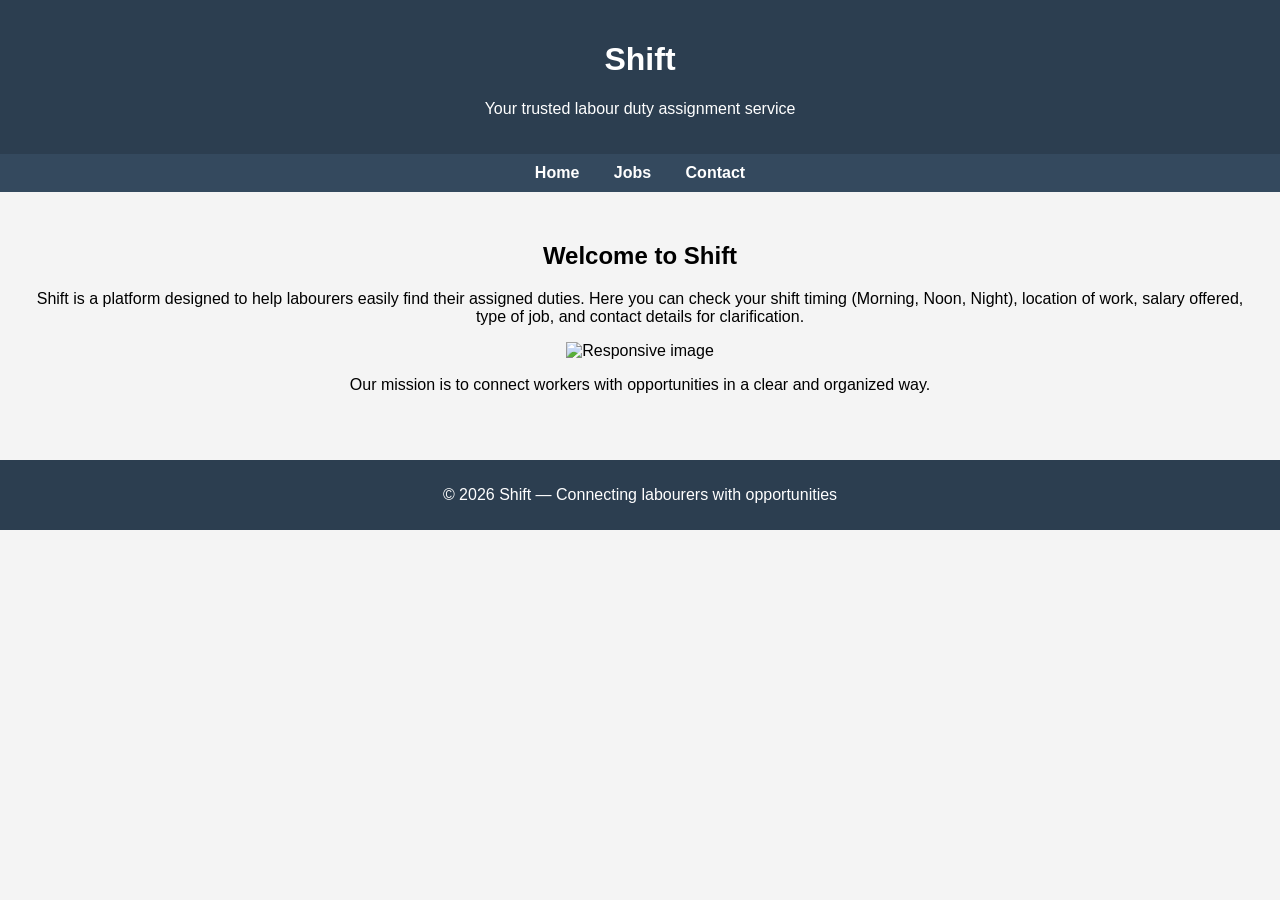
==== index.html @ f031a658 "Update index.html" ====
<!DOCTYPE html>
<html lang="en">
<head>
  <meta charset="UTF-8">
  <meta name="viewport" content="width=device-width, initial-scale=1.0">
  <title>Shift - Home</title>
  <style>
    body { font-family: Arial, sans-serif; background: #f4f4f4; margin: 0; padding: 0; }
    header { background: #2c3e50; color: #fff; padding: 20px; text-align: center; }
    nav { background: #34495e; padding: 10px; text-align: center; }
    nav a { color: #fff; margin: 0 15px; text-decoration: none; font-weight: bold; }
    .intro { padding: 30px; text-align: center; }
    footer { background: #2c3e50; color: #fff; text-align: center; padding: 10px; margin-top: 20px; }
  </style>
</head>
<body>
  <header>
    <h1>Shift</h1>
    <p>Your trusted labour duty assignment service</p>
  </header>

  <nav>
    <a href="index.html">Home</a>
    <a href="jobs.html">Jobs</a>
    <a href="contact.html">Contact</a>
  </nav>

  <div class="intro">
    <h2>Welcome to Shift</h2>
    <p>Shift is a platform designed to help labourers easily find their assigned duties. 
       Here you can check your shift timing (Morning, Noon, Night), location of work, salary offered, 
       type of job, and contact details for clarification.</p><img src="img.jpg" 
     srcset="image-small.jpg 480w, image-medium.jpg 768w, image-large.jpg 1200w" 
     sizes="(max-width: 768px) 80vw, 100vw" 
     alt="Responsive image">
    <p>Our mission is to connect workers with opportunities in a clear and organized way.</p>
  </div>

  <footer>
    <p>© 2026 Shift — Connecting labourers with opportunities</p>
  </footer>
</body>
</html>
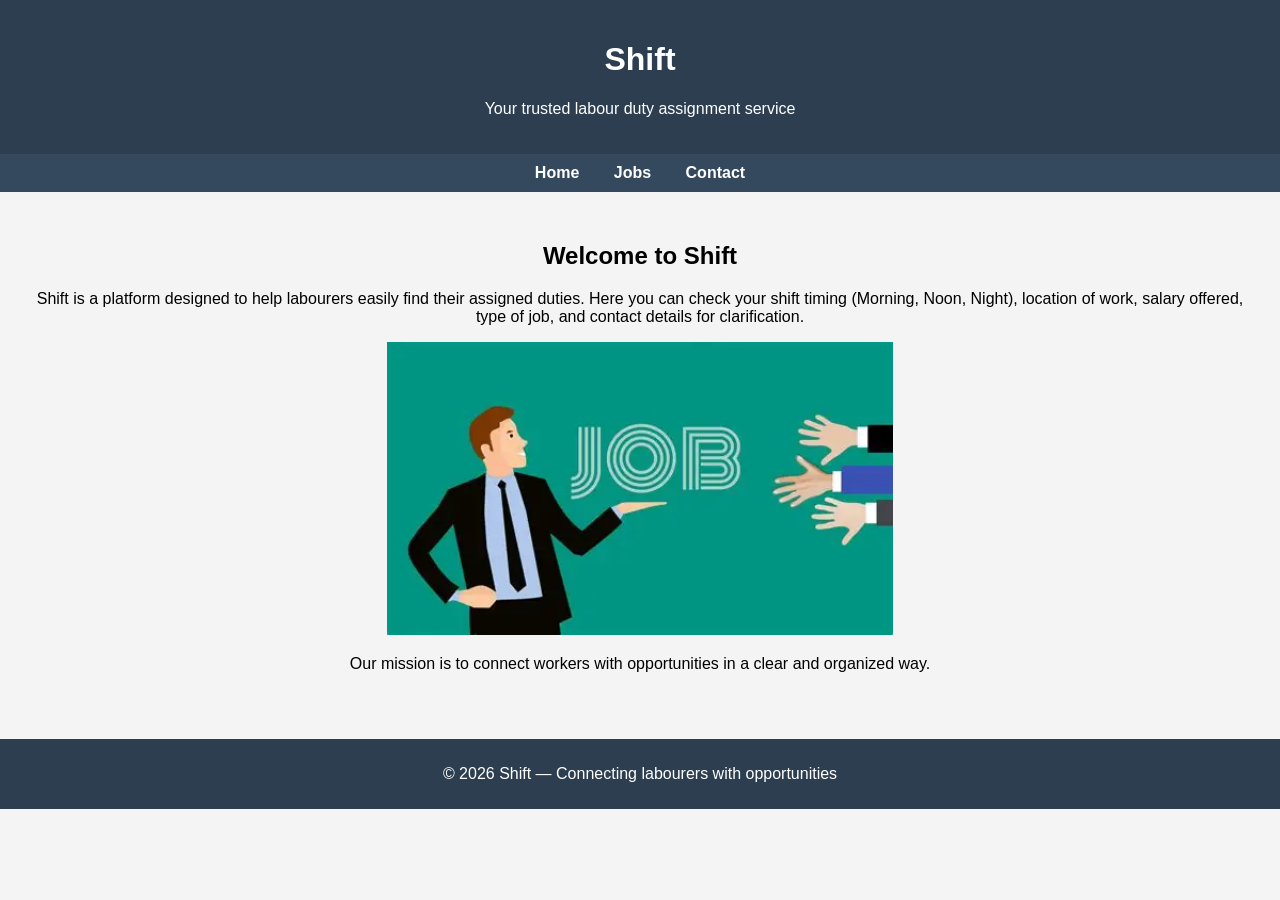
==== commit b37540ca: "Fix HTML encoding issues in index.html" ====
--- a/index.html
+++ b/index.html
@@ -30,7 +30,7 @@
     <p>Shift is a platform designed to help labourers easily find their assigned duties. 
        Here you can check your shift timing (Morning, Noon, Night), location of work, salary offered, 
        type of job, and contact details for clarification.</p><img src="img.jpg" 
-     srcset="image-small.jpg 480w, image-medium.jpg 768w, image-large.jpg 1200w" 
+     srcset="img.jpg 480w, img.jpg 768w, img.jpg 1200w" 
      sizes="(max-width: 768px) 80vw, 100vw" 
      alt="Responsive image">
     <p>Our mission is to connect workers with opportunities in a clear and organized way.</p>
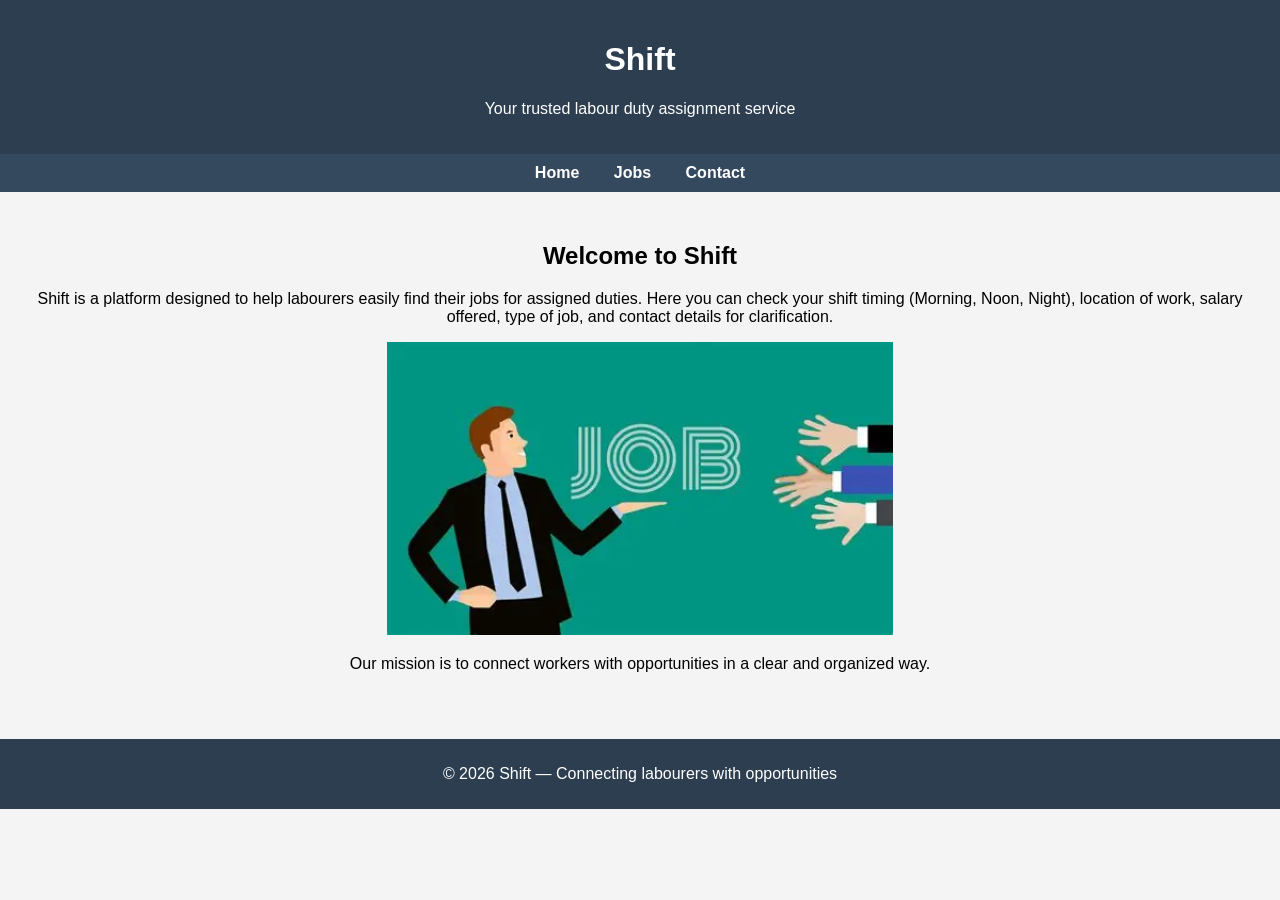
==== commit 8c88ec6f: "Revise introduction text for clarity Updated the introduction text to clarify job finding." ====
--- a/index.html
+++ b/index.html
@@ -27,7 +27,7 @@
 
   <div class="intro">
     <h2>Welcome to Shift</h2>
-    <p>Shift is a platform designed to help labourers easily find their assigned duties. 
+    <p>Shift is a platform designed to help labourers easily find their jobs for assigned duties. 
        Here you can check your shift timing (Morning, Noon, Night), location of work, salary offered, 
        type of job, and contact details for clarification.</p><img src="img.jpg" 
      srcset="img.jpg 480w, img.jpg 768w, img.jpg 1200w" 
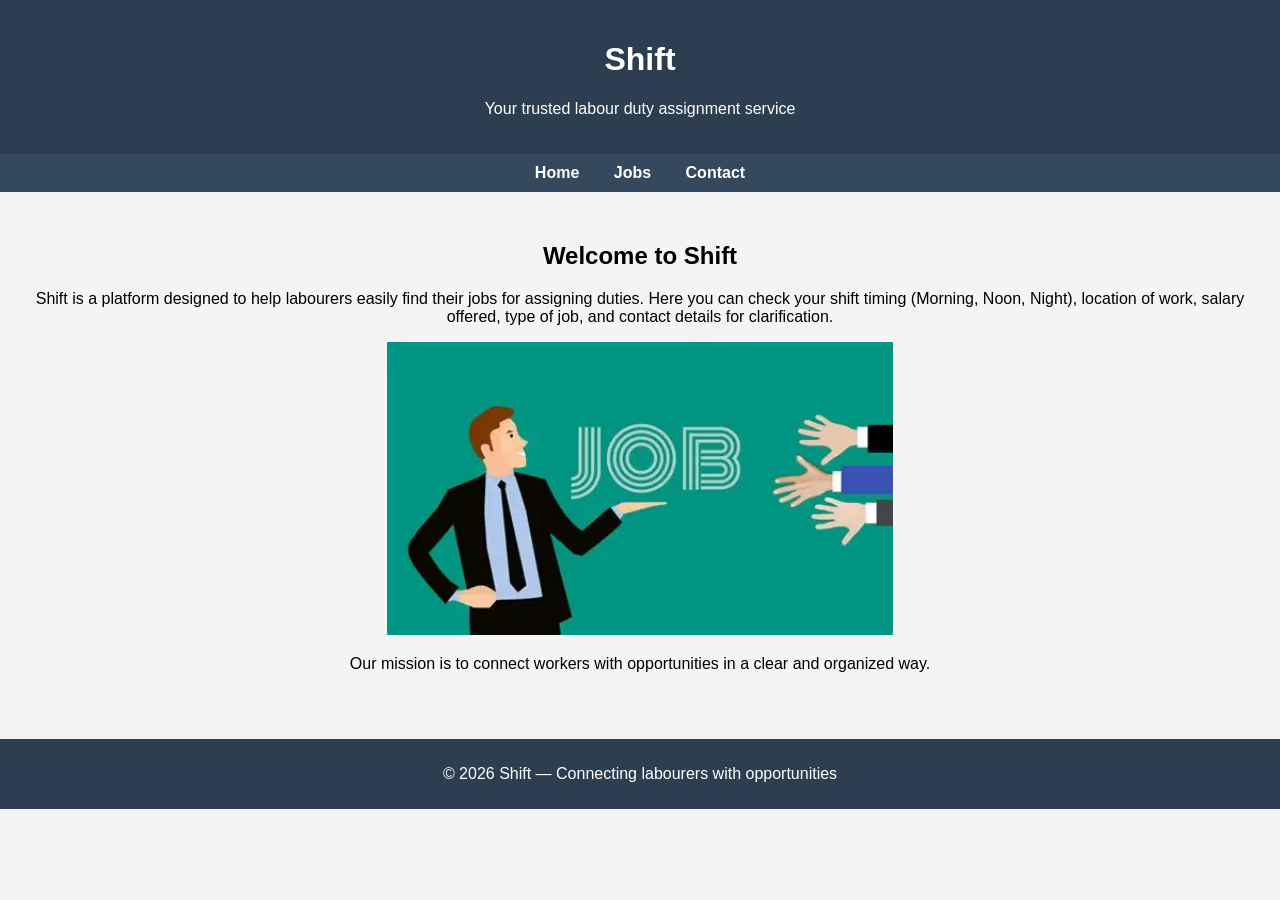
==== commit 6af2f3e7: "Update index.html" ====
--- a/index.html
+++ b/index.html
@@ -27,7 +27,7 @@
 
   <div class="intro">
     <h2>Welcome to Shift</h2>
-    <p>Shift is a platform designed to help labourers easily find their jobs for assigned duties. 
+    <p>Shift is a platform designed to help labourers easily find their jobs for assigning duties. 
        Here you can check your shift timing (Morning, Noon, Night), location of work, salary offered, 
        type of job, and contact details for clarification.</p><img src="img.jpg" 
      srcset="img.jpg 480w, img.jpg 768w, img.jpg 1200w" 
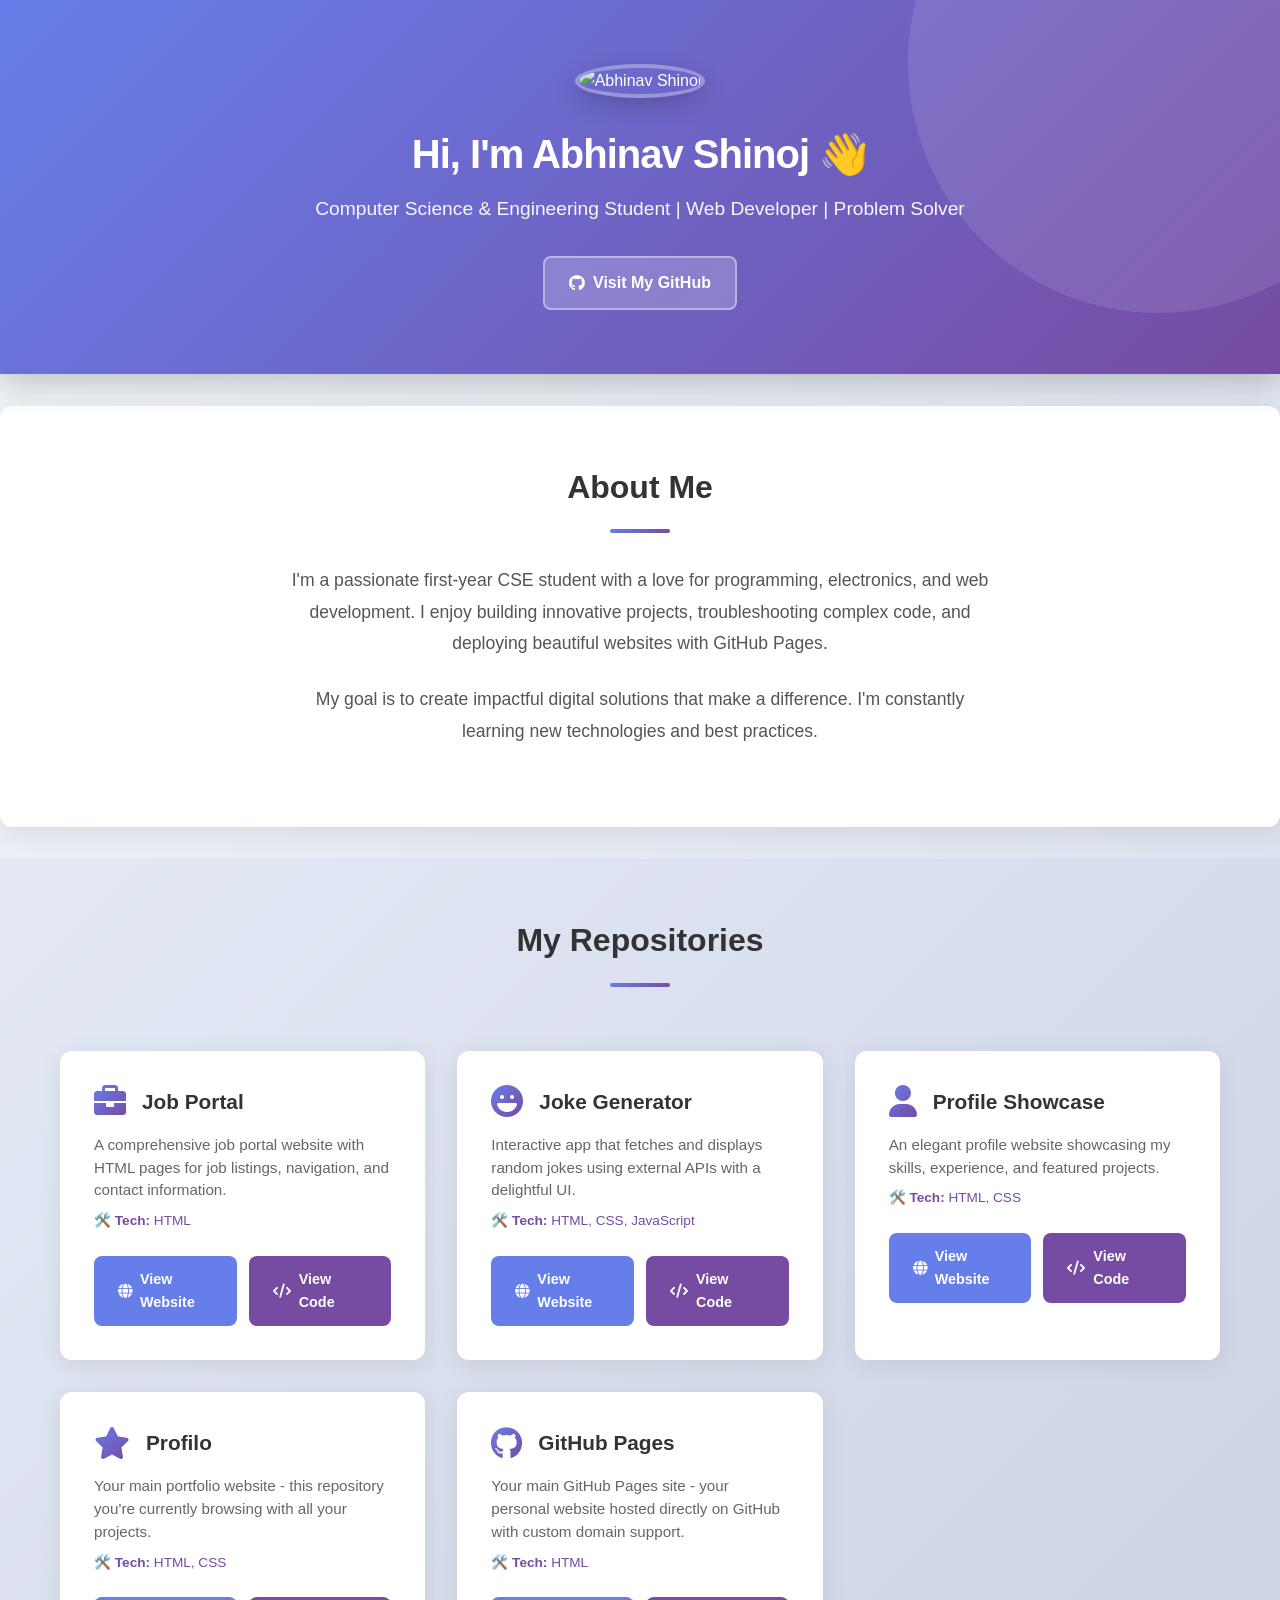
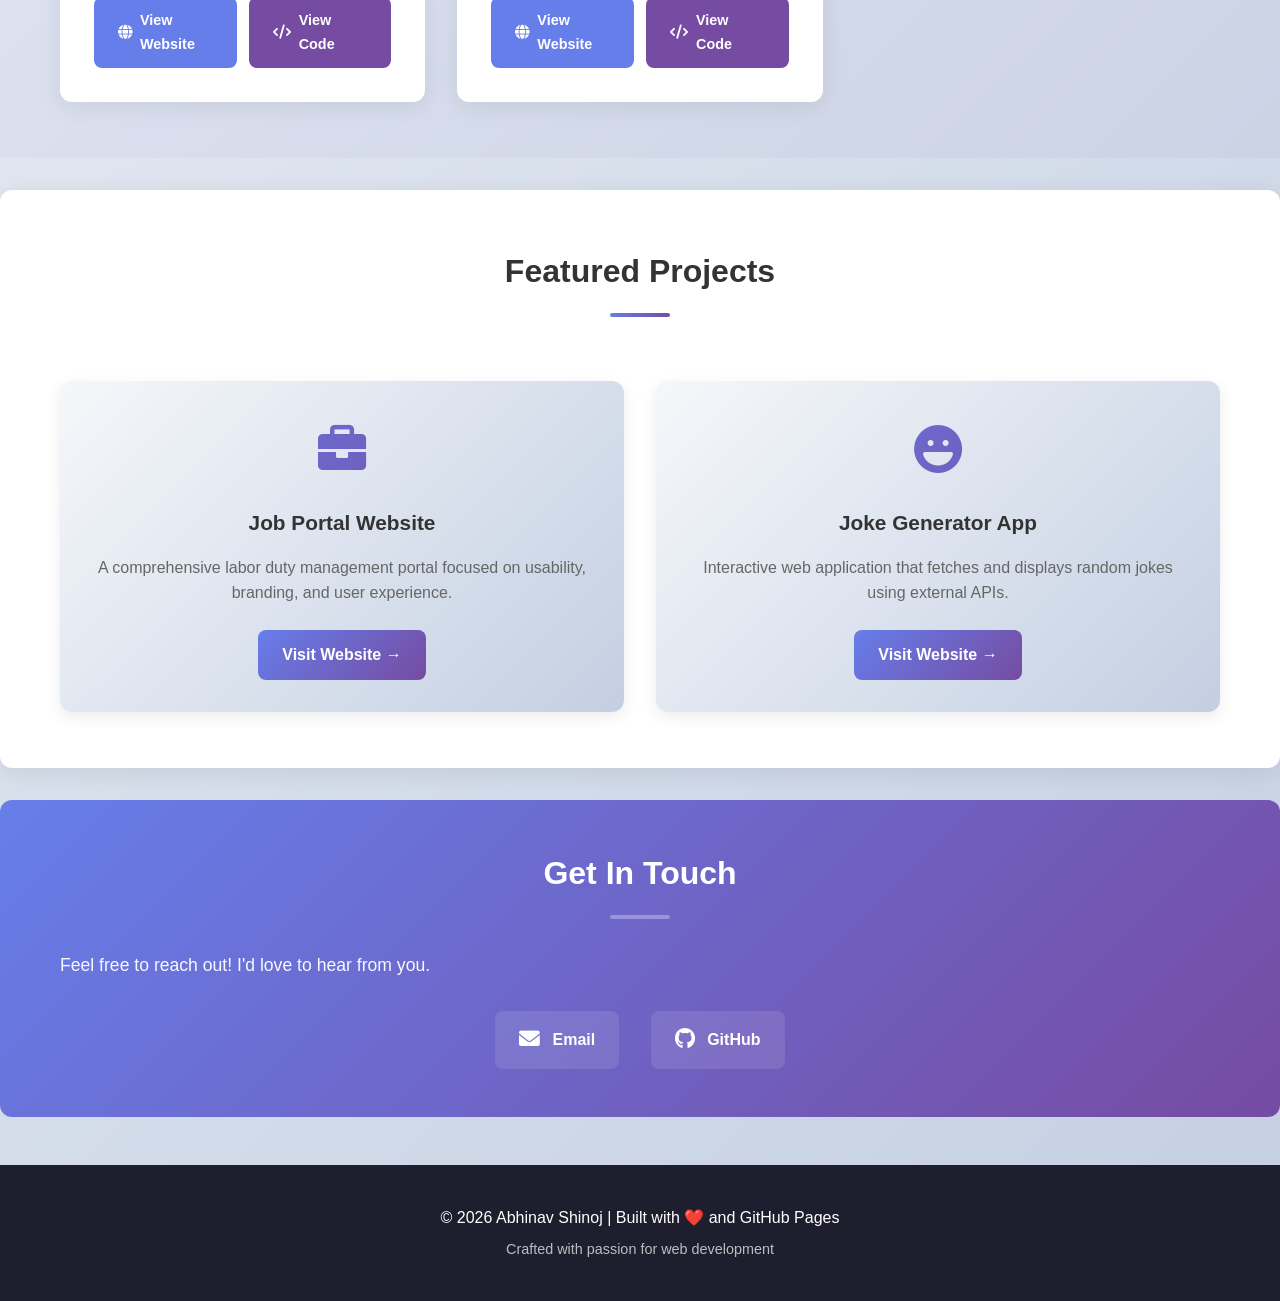
==== commit ff0107e3: "Migrate profilo portfolio content to main GitHub Pages site (AbhinavShinoj2007.github.io)" ====
--- a/index.html
+++ b/index.html
@@ -1,43 +1,196 @@
-<!DOCTYPE html>
-<html lang="en">
-<head>
-  <meta charset="UTF-8">
-  <meta name="viewport" content="width=device-width, initial-scale=1.0">
-  <title>Shift - Home</title>
-  <style>
-    body { font-family: Arial, sans-serif; background: #f4f4f4; margin: 0; padding: 0; }
-    header { background: #2c3e50; color: #fff; padding: 20px; text-align: center; }
-    nav { background: #34495e; padding: 10px; text-align: center; }
-    nav a { color: #fff; margin: 0 15px; text-decoration: none; font-weight: bold; }
-    .intro { padding: 30px; text-align: center; }
-    footer { background: #2c3e50; color: #fff; text-align: center; padding: 10px; margin-top: 20px; }
-  </style>
-</head>
-<body>
-  <header>
-    <h1>Shift</h1>
-    <p>Your trusted labour duty assignment service</p>
-  </header>
-
-  <nav>
-    <a href="index.html">Home</a>
-    <a href="jobs.html">Jobs</a>
-    <a href="contact.html">Contact</a>
-  </nav>
-
-  <div class="intro">
-    <h2>Welcome to Shift</h2>
-    <p>Shift is a platform designed to help labourers easily find their jobs for assigning duties. 
-       Here you can check your shift timing (Morning, Noon, Night), location of work, salary offered, 
-       type of job, and contact details for clarification.</p><img src="img.jpg" 
-     srcset="img.jpg 480w, img.jpg 768w, img.jpg 1200w" 
-     sizes="(max-width: 768px) 80vw, 100vw" 
-     alt="Responsive image">
-    <p>Our mission is to connect workers with opportunities in a clear and organized way.</p>
-  </div>
-
-  <footer>
-    <p>© 2026 Shift — Connecting labourers with opportunities</p>
-  </footer>
-</body>
-</html>
+<!DOCTYPE html>
+<html lang="en">
+<head>
+  <meta charset="UTF-8">
+  <meta name="viewport" content="width=device-width, initial-scale=1.0">
+  <title>Abhinav Shinoj | Portfolio</title>
+  <link rel="stylesheet" href="style.css">
+  <link rel="stylesheet" href="https://cdnjs.cloudflare.com/ajax/libs/font-awesome/6.0.0/css/all.min.css">
+</head>
+<body>
+  <!-- Header -->
+  <header>
+    <div class="container">
+      <div class="header-content">
+        <img src="https://avatars.githubusercontent.com/u/231864983?v=4" alt="Abhinav Shinoj" class="profile-pic">
+        <h1>Hi, I'm Abhinav Shinoj 👋</h1>
+        <p class="subtitle">Computer Science & Engineering Student | Web Developer | Problem Solver</p>
+        <div class="header-buttons">
+          <a href="https://github.com/AbhinavShinoj2007" target="_blank" class="btn btn-primary">
+            <i class="fab fa-github"></i> Visit My GitHub
+          </a>
+        </div>
+      </div>
+    </div>
+  </header>
+
+  <!-- About Section -->
+  <section id="about" class="about-section">
+    <div class="container">
+      <h2>About Me</h2>
+      <div class="about-content">
+        <div class="about-text">
+          <p>
+            I'm a passionate first-year CSE student with a love for programming, electronics, and web development.
+            I enjoy building innovative projects, troubleshooting complex code, and deploying beautiful websites with GitHub Pages.
+          </p>
+          <p>
+            My goal is to create impactful digital solutions that make a difference. I'm constantly learning new technologies and best practices.
+          </p>
+        </div>
+      </div>
+    </div>
+  </section>
+
+  <!-- Repositories Section -->
+  <section id="repositories" class="repositories-section">
+    <div class="container">
+      <h2>My Repositories</h2>
+      <div class="repositories-grid">
+        <!-- Job Repository -->
+        <div class="repo-card">
+          <div class="repo-header">
+            <i class="fas fa-briefcase repo-icon"></i>
+            <h3>Job Portal</h3>
+          </div>
+          <p class="repo-description">A comprehensive job portal website with HTML pages for job listings, navigation, and contact information.</p>
+          <p class="repo-tech"><strong>🛠️ Tech:</strong> HTML</p>
+          <div class="repo-buttons">
+            <a href="https://abhinavshinoj2007.github.io/Job/" target="_blank" class="btn btn-visit">
+              <i class="fas fa-globe"></i> View Website
+            </a>
+            <a href="https://github.com/AbhinavShinoj2007/Job" target="_blank" class="btn btn-code">
+              <i class="fas fa-code"></i> View Code
+            </a>
+          </div>
+        </div>
+
+        <!-- Joke Generator Repository -->
+        <div class="repo-card">
+          <div class="repo-header">
+            <i class="fas fa-laugh repo-icon"></i>
+            <h3>Joke Generator</h3>
+          </div>
+          <p class="repo-description">Interactive app that fetches and displays random jokes using external APIs with a delightful UI.</p>
+          <p class="repo-tech"><strong>🛠️ Tech:</strong> HTML, CSS, JavaScript</p>
+          <div class="repo-buttons">
+            <a href="https://abhinavshinoj2007.github.io/joke-generator/" target="_blank" class="btn btn-visit">
+              <i class="fas fa-globe"></i> View Website
+            </a>
+            <a href="https://github.com/AbhinavShinoj2007/joke-generator" target="_blank" class="btn btn-code">
+              <i class="fas fa-code"></i> View Code
+            </a>
+          </div>
+        </div>
+
+        <!-- Profile Repository -->
+        <div class="repo-card">
+          <div class="repo-header">
+            <i class="fas fa-user repo-icon"></i>
+            <h3>Profile Showcase</h3>
+          </div>
+          <p class="repo-description">An elegant profile website showcasing my skills, experience, and featured projects.</p>
+          <p class="repo-tech"><strong>🛠️ Tech:</strong> HTML, CSS</p>
+          <div class="repo-buttons">
+            <a href="https://abhinavshinoj2007.github.io/profile/" target="_blank" class="btn btn-visit">
+              <i class="fas fa-globe"></i> View Website
+            </a>
+            <a href="https://github.com/AbhinavShinoj2007/profile" target="_blank" class="btn btn-code">
+              <i class="fas fa-code"></i> View Code
+            </a>
+          </div>
+        </div>
+
+        <!-- Profilo Repository -->
+        <div class="repo-card">
+          <div class="repo-header">
+            <i class="fas fa-star repo-icon"></i>
+            <h3>Profilo</h3>
+          </div>
+          <p class="repo-description">Your main portfolio website - this repository you're currently browsing with all your projects.</p>
+          <p class="repo-tech"><strong>🛠️ Tech:</strong> HTML, CSS</p>
+          <div class="repo-buttons">
+            <a href="https://abhinavshinoj2007.github.io/profilo/" target="_blank" class="btn btn-visit">
+              <i class="fas fa-globe"></i> View Website
+            </a>
+            <a href="https://github.com/AbhinavShinoj2007/profilo" target="_blank" class="btn btn-code">
+              <i class="fas fa-code"></i> View Code
+            </a>
+          </div>
+        </div>
+
+        <!-- GitHub Pages Repository -->
+        <div class="repo-card">
+          <div class="repo-header">
+            <i class="fab fa-github repo-icon"></i>
+            <h3>GitHub Pages</h3>
+          </div>
+          <p class="repo-description">Your main GitHub Pages site - your personal website hosted directly on GitHub with custom domain support.</p>
+          <p class="repo-tech"><strong>🛠️ Tech:</strong> HTML</p>
+          <div class="repo-buttons">
+            <a href="https://abhinavshinoj2007.github.io/" target="_blank" class="btn btn-visit">
+              <i class="fas fa-globe"></i> View Website
+            </a>
+            <a href="https://github.com/AbhinavShinoj2007/AbhinavShinoj2007.github.io" target="_blank" class="btn btn-code">
+              <i class="fas fa-code"></i> View Code
+            </a>
+          </div>
+        </div>
+      </div>
+    </div>
+  </section>
+
+  <!-- Projects Section -->
+  <section id="projects" class="projects-section">
+    <div class="container">
+      <h2>Featured Projects</h2>
+      <div class="projects-grid">
+        <div class="project-card">
+          <div class="project-icon">
+            <i class="fas fa-briefcase"></i>
+          </div>
+          <h3>Job Portal Website</h3>
+          <p>A comprehensive labor duty management portal focused on usability, branding, and user experience.</p>
+          <a href="https://abhinavshinoj2007.github.io/Job/" target="_blank" class="btn btn-learn">
+            Visit Website →
+          </a>
+        </div>
+        <div class="project-card">
+          <div class="project-icon">
+            <i class="fas fa-laugh"></i>
+          </div>
+          <h3>Joke Generator App</h3>
+          <p>Interactive web application that fetches and displays random jokes using external APIs.</p>
+          <a href="https://abhinavshinoj2007.github.io/joke-generator/" target="_blank" class="btn btn-learn">
+            Visit Website →
+          </a>
+        </div>
+      </div>
+    </div>
+  </section>
+
+  <!-- Contact Section -->
+  <section id="contact" class="contact-section">
+    <div class="container">
+      <h2>Get In Touch</h2>
+      <p class="contact-intro">Feel free to reach out! I'd love to hear from you.</p>
+      <div class="contact-links">
+        <a href="mailto:your.email@example.com" class="contact-link">
+          <i class="fas fa-envelope"></i>
+          <span>Email</span>
+        </a>
+        <a href="https://github.com/AbhinavShinoj2007" target="_blank" class="contact-link">
+          <i class="fab fa-github"></i>
+          <span>GitHub</span>
+        </a>
+      </div>
+    </div>
+  </section>
+
+  <!-- Footer -->
+  <footer>
+    <p>© 2026 Abhinav Shinoj | Built with ❤️ and GitHub Pages</p>
+    <p class="footer-sub">Crafted with passion for web development</p>
+  </footer>
+</body>
+</html>
--- a/style.css
+++ b/style.css
@@ -0,0 +1,431 @@
+* {
+  margin: 0;
+  padding: 0;
+  box-sizing: border-box;
+}
+
+body {
+  font-family: 'Segoe UI', Tahoma, Geneva, Verdana, sans-serif;
+  line-height: 1.6;
+  color: #333;
+  background: linear-gradient(135deg, #f5f7fa 0%, #c3cfe2 100%);
+  min-height: 100vh;
+}
+
+.container {
+  max-width: 1200px;
+  margin: 0 auto;
+  padding: 0 20px;
+}
+
+/* ==================== HEADER ==================== */
+header {
+  background: linear-gradient(135deg, #667eea 0%, #764ba2 100%);
+  color: #fff;
+  padding: 4rem 0;
+  text-align: center;
+  box-shadow: 0 10px 30px rgba(0, 0, 0, 0.2);
+  position: relative;
+  overflow: hidden;
+}
+
+header::before {
+  content: '';
+  position: absolute;
+  top: -50%;
+  right: -10%;
+  width: 500px;
+  height: 500px;
+  background: rgba(255, 255, 255, 0.1);
+  border-radius: 50%;
+  animation: float 6s ease-in-out infinite;
+}
+
+@keyframes float {
+  0%, 100% { transform: translateY(0px); }
+  50% { transform: translateY(-20px); }
+}
+
+.header-content {
+  position: relative;
+  z-index: 1;
+}
+
+.profile-pic {
+  width: 120px;
+  height: 120px;
+  border-radius: 50%;
+  border: 4px solid rgba(255, 255, 255, 0.3);
+  margin-bottom: 1.5rem;
+  box-shadow: 0 8px 25px rgba(0, 0, 0, 0.2);
+  object-fit: cover;
+  transition: transform 0.3s ease;
+}
+
+.profile-pic:hover {
+  transform: scale(1.05) rotate(5deg);
+}
+
+header h1 {
+  font-size: 2.5rem;
+  margin-bottom: 0.5rem;
+  font-weight: 700;
+  letter-spacing: -1px;
+}
+
+.subtitle {
+  font-size: 1.2rem;
+  margin-bottom: 2rem;
+  opacity: 0.95;
+  font-weight: 300;
+}
+
+.header-buttons {
+  display: flex;
+  gap: 1rem;
+  justify-content: center;
+  flex-wrap: wrap;
+}
+
+/* ==================== BUTTONS ==================== */
+.btn {
+  display: inline-flex;
+  align-items: center;
+  gap: 0.5rem;
+  padding: 0.75rem 1.5rem;
+  text-decoration: none;
+  border-radius: 8px;
+  font-weight: 600;
+  transition: all 0.3s ease;
+  border: none;
+  cursor: pointer;
+  font-size: 1rem;
+}
+
+.btn-primary {
+  background: rgba(255, 255, 255, 0.2);
+  color: #fff;
+  border: 2px solid rgba(255, 255, 255, 0.4);
+}
+
+.btn-primary:hover {
+  background: rgba(255, 255, 255, 0.3);
+  transform: translateY(-3px);
+  box-shadow: 0 10px 20px rgba(0, 0, 0, 0.15);
+}
+
+.btn-visit {
+  background: #667eea;
+  color: #fff;
+}
+
+.btn-visit:hover {
+  background: #5568d3;
+  transform: translateY(-3px);
+  box-shadow: 0 8px 15px rgba(102, 126, 234, 0.3);
+}
+
+.btn-code {
+  background: #764ba2;
+  color: #fff;
+}
+
+.btn-code:hover {
+  background: #653a8a;
+  transform: translateY(-3px);
+  box-shadow: 0 8px 15px rgba(118, 75, 162, 0.3);
+}
+
+.btn-learn {
+  background: linear-gradient(135deg, #667eea 0%, #764ba2 100%);
+  color: #fff;
+}
+
+.btn-learn:hover {
+  transform: translateY(-3px);
+  box-shadow: 0 10px 25px rgba(102, 126, 234, 0.3);
+}
+
+/* ==================== SECTIONS ==================== */
+section {
+  padding: 3.5rem 0;
+}
+
+section h2 {
+  font-size: 2rem;
+  margin-bottom: 2rem;
+  text-align: center;
+  color: #333;
+  position: relative;
+  display: inline-block;
+  width: 100%;
+}
+
+section h2::after {
+  content: '';
+  display: block;
+  width: 60px;
+  height: 4px;
+  background: linear-gradient(135deg, #667eea 0%, #764ba2 100%);
+  margin: 1rem auto 0;
+  border-radius: 2px;
+}
+
+/* ==================== ABOUT SECTION ==================== */
+.about-section {
+  background: #fff;
+  margin: 2rem 0;
+  border-radius: 12px;
+  box-shadow: 0 5px 25px rgba(0, 0, 0, 0.08);
+}
+
+.about-text {
+  max-width: 700px;
+  margin: 0 auto;
+  text-align: center;
+}
+
+.about-text p {
+  font-size: 1.1rem;
+  margin-bottom: 1.5rem;
+  color: #555;
+  line-height: 1.8;
+}
+
+/* ==================== REPOSITORIES SECTION ==================== */
+.repositories-section {
+  background: linear-gradient(135deg, rgba(102, 126, 234, 0.05) 0%, rgba(118, 75, 162, 0.05) 100%);
+}
+
+.repositories-grid {
+  display: grid;
+  grid-template-columns: repeat(auto-fit, minmax(300px, 1fr));
+  gap: 2rem;
+  margin-top: 2rem;
+}
+
+.repo-card {
+  background: #fff;
+  border-radius: 12px;
+  padding: 2rem;
+  box-shadow: 0 5px 25px rgba(0, 0, 0, 0.08);
+  transition: all 0.3s ease;
+  border: 2px solid transparent;
+  position: relative;
+}
+
+.repo-card:hover {
+  transform: translateY(-8px);
+  box-shadow: 0 15px 40px rgba(0, 0, 0, 0.15);
+  border-color: #667eea;
+}
+
+.repo-header {
+  display: flex;
+  align-items: center;
+  gap: 1rem;
+  margin-bottom: 1rem;
+}
+
+.repo-icon {
+  font-size: 2rem;
+  background: linear-gradient(135deg, #667eea 0%, #764ba2 100%);
+  -webkit-background-clip: text;
+  -webkit-text-fill-color: transparent;
+}
+
+.repo-card h3 {
+  font-size: 1.3rem;
+  color: #333;
+  margin: 0;
+}
+
+.repo-description {
+  color: #666;
+  margin-bottom: 0.5rem;
+  font-size: 0.95rem;
+  line-height: 1.5;
+}
+
+.repo-tech {
+  color: #764ba2;
+  font-size: 0.85rem;
+  margin-bottom: 1.5rem;
+}
+
+.repo-buttons {
+  display: flex;
+  gap: 0.75rem;
+  flex-wrap: wrap;
+}
+
+.repo-buttons .btn {
+  flex: 1;
+  min-width: 120px;
+  justify-content: center;
+  font-size: 0.9rem;
+}
+
+/* ==================== PROJECTS SECTION ==================== */
+.projects-section {
+  background: #fff;
+  margin: 2rem 0;
+  border-radius: 12px;
+  box-shadow: 0 5px 25px rgba(0, 0, 0, 0.08);
+}
+
+.projects-grid {
+  display: grid;
+  grid-template-columns: repeat(auto-fit, minmax(280px, 1fr));
+  gap: 2rem;
+  margin-top: 2rem;
+}
+
+.project-card {
+  background: linear-gradient(135deg, #f5f7fa 0%, #c3cfe2 100%);
+  padding: 2rem;
+  border-radius: 12px;
+  text-align: center;
+  transition: all 0.3s ease;
+  box-shadow: 0 5px 15px rgba(0, 0, 0, 0.08);
+}
+
+.project-card:hover {
+  transform: translateY(-8px);
+  box-shadow: 0 15px 40px rgba(0, 0, 0, 0.15);
+}
+
+.project-icon {
+  font-size: 3rem;
+  background: linear-gradient(135deg, #667eea 0%, #764ba2 100%);
+  -webkit-background-clip: text;
+  -webkit-text-fill-color: transparent;
+  margin-bottom: 1rem;
+}
+
+.project-card h3 {
+  font-size: 1.3rem;
+  margin-bottom: 1rem;
+  color: #333;
+}
+
+.project-card p {
+  color: #666;
+  margin-bottom: 1.5rem;
+  line-height: 1.6;
+}
+
+/* ==================== CONTACT SECTION ==================== */
+.contact-section {
+  background: linear-gradient(135deg, #667eea 0%, #764ba2 100%);
+  color: #fff;
+  border-radius: 12px;
+  margin: 2rem 0;
+  padding: 3rem 2rem;
+}
+
+.contact-section h2 {
+  color: #fff;
+}
+
+.contact-section h2::after {
+  background: rgba(255, 255, 255, 0.3);
+}
+
+.contact-intro {
+  font-size: 1.1rem;
+  margin-bottom: 2rem;
+  opacity: 0.95;
+}
+
+.contact-links {
+  display: flex;
+  gap: 2rem;
+  justify-content: center;
+  flex-wrap: wrap;
+}
+
+.contact-link {
+  display: inline-flex;
+  align-items: center;
+  gap: 0.75rem;
+  color: #fff;
+  text-decoration: none;
+  padding: 1rem 1.5rem;
+  background: rgba(255, 255, 255, 0.1);
+  border-radius: 8px;
+  transition: all 0.3s ease;
+  font-weight: 600;
+}
+
+.contact-link:hover {
+  background: rgba(255, 255, 255, 0.2);
+  transform: translateY(-3px);
+}
+
+.contact-link i {
+  font-size: 1.3rem;
+}
+
+/* ==================== FOOTER ==================== */
+footer {
+  background: #1e1e2e;
+  color: #fff;
+  text-align: center;
+  padding: 2rem;
+  margin-top: 3rem;
+}
+
+footer p {
+  margin: 0.5rem 0;
+}
+
+.footer-sub {
+  opacity: 0.7;
+  font-size: 0.9rem;
+}
+
+/* ==================== RESPONSIVE ==================== */
+@media (max-width: 768px) {
+  header {
+    padding: 2.5rem 0;
+  }
+
+  header h1 {
+    font-size: 1.8rem;
+  }
+
+  .subtitle {
+    font-size: 1rem;
+  }
+
+  .profile-pic {
+    width: 100px;
+    height: 100px;
+  }
+
+  section h2 {
+    font-size: 1.5rem;
+  }
+
+  .repositories-grid,
+  .projects-grid {
+    grid-template-columns: 1fr;
+    gap: 1.5rem;
+  }
+
+  .repo-buttons .btn {
+    font-size: 0.85rem;
+    padding: 0.6rem 1rem;
+  }
+
+  .contact-links {
+    flex-direction: column;
+    gap: 1rem;
+  }
+
+  .contact-link {
+    width: 100%;
+    justify-content: center;
+  }
+}
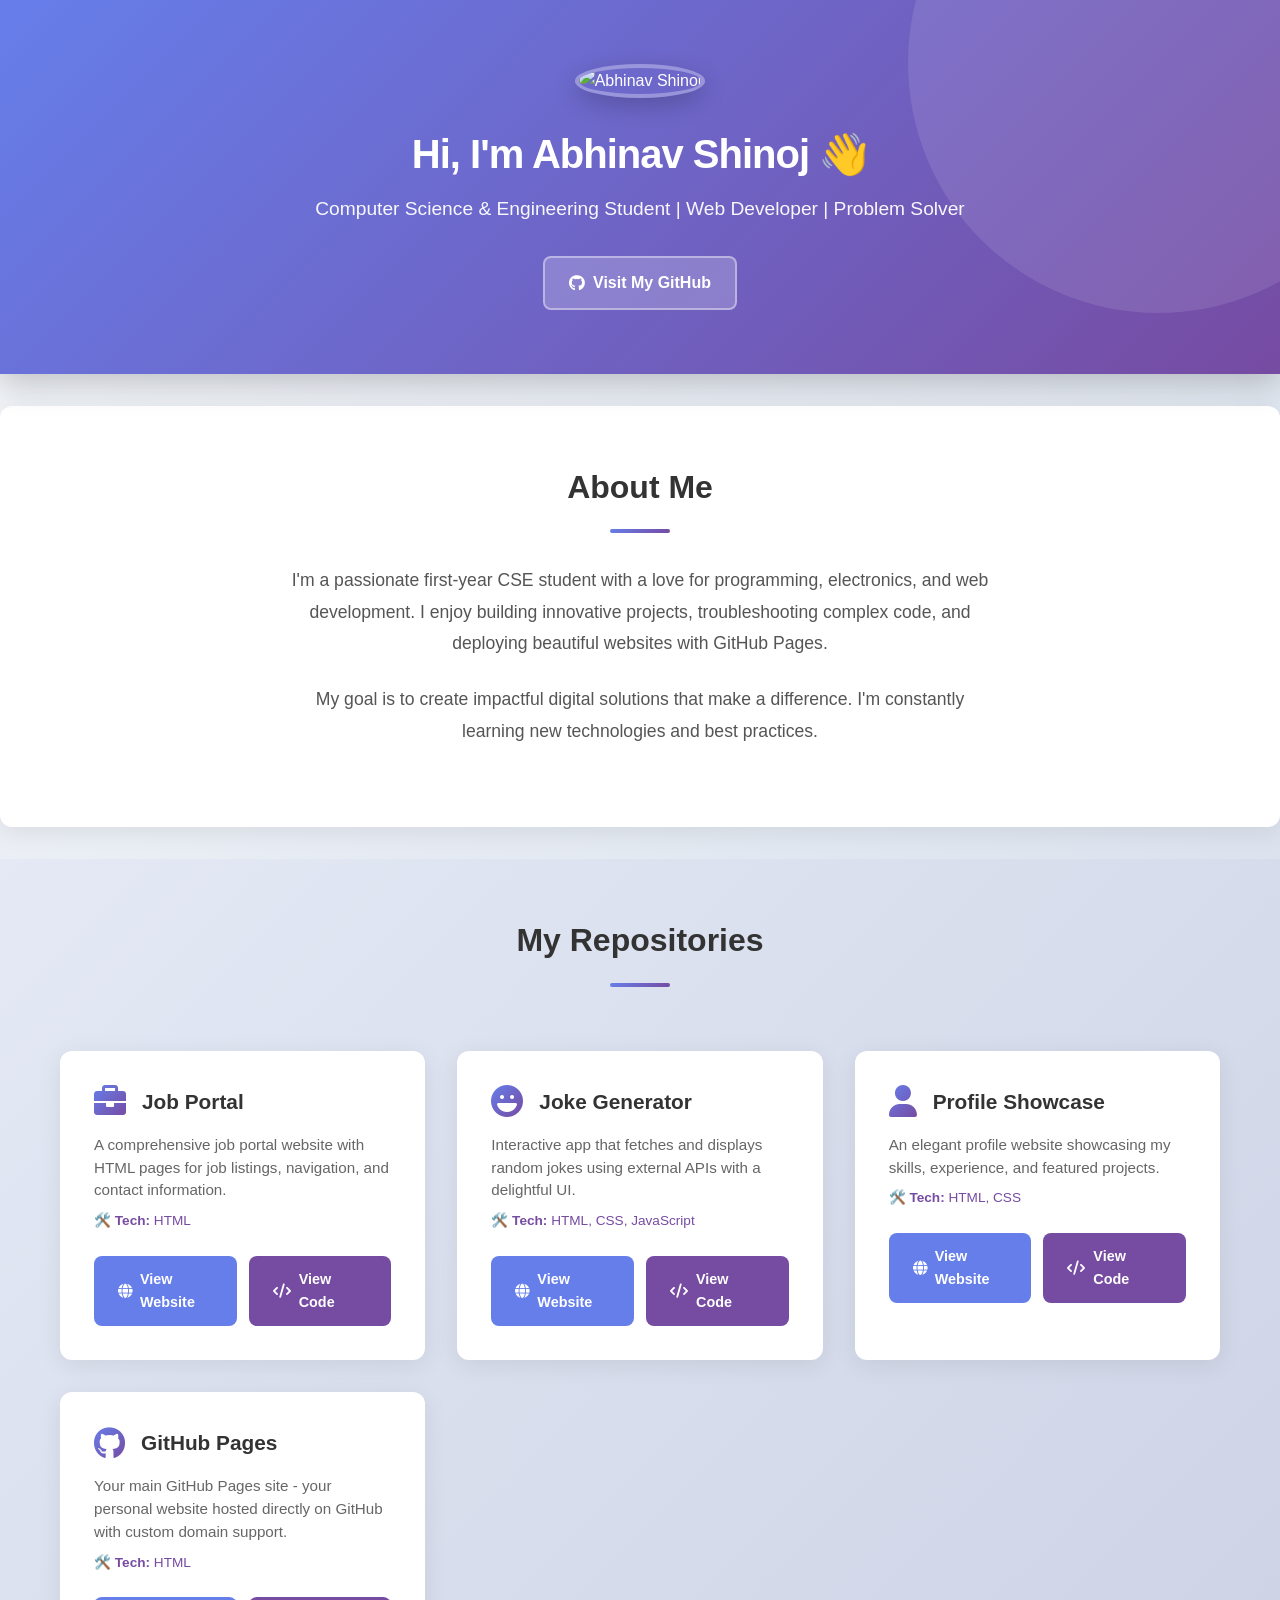
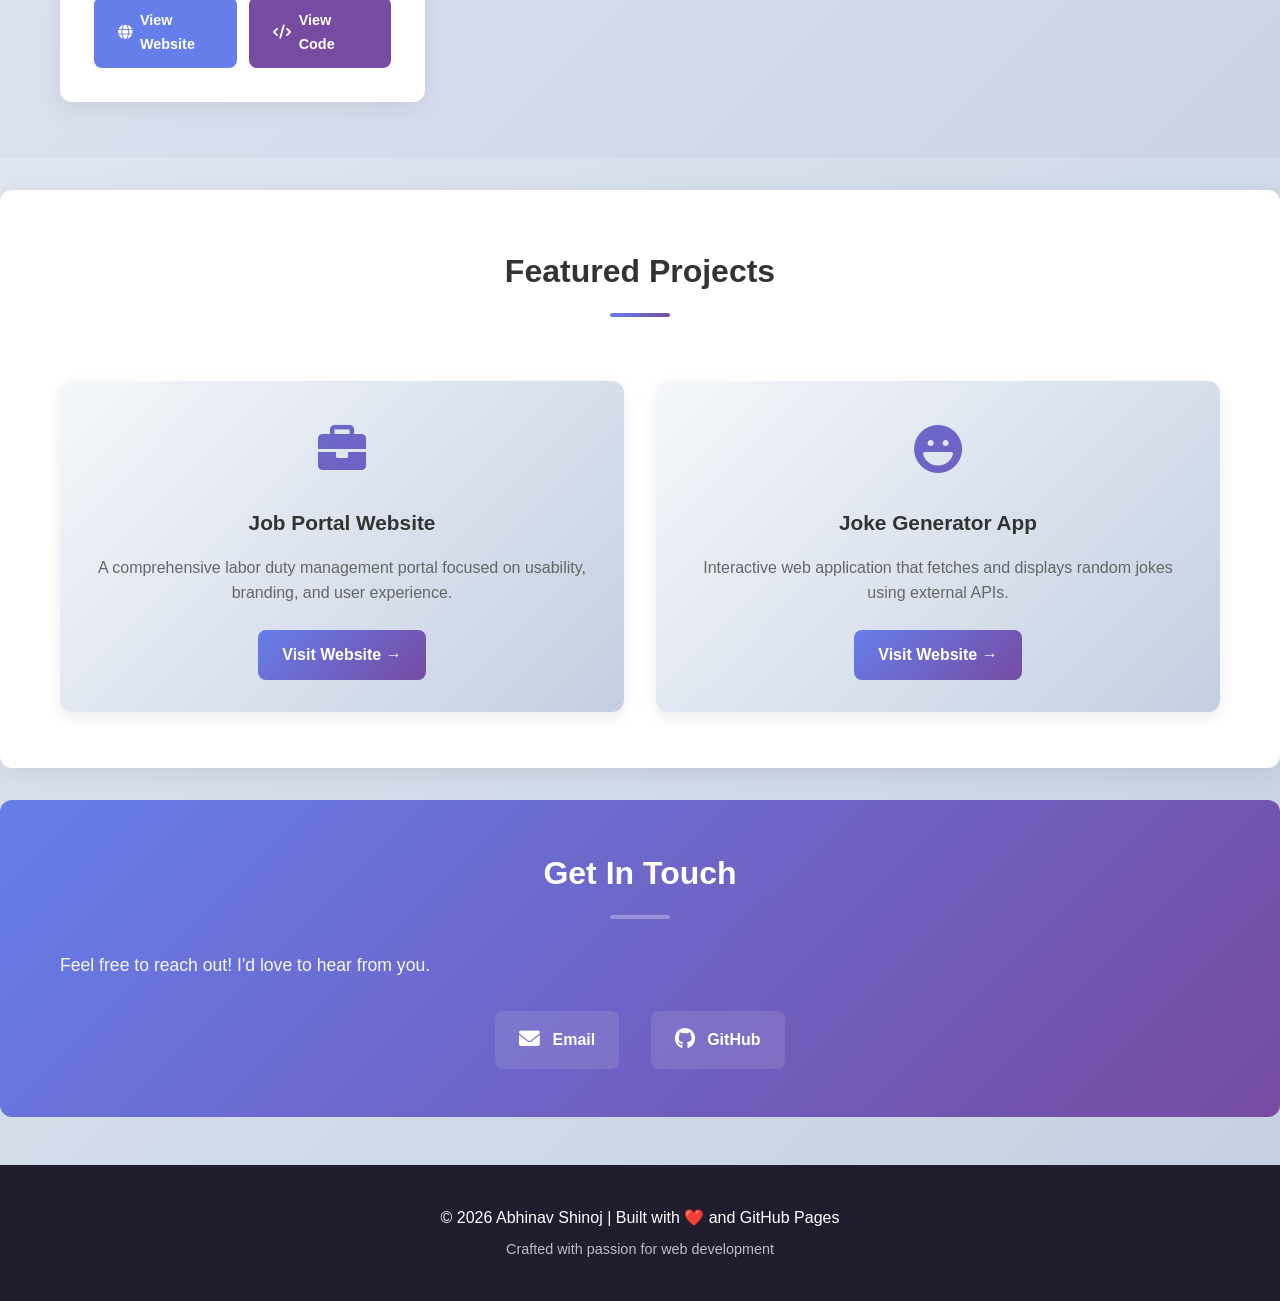
==== commit d3a45e93: "Remove Profilo project references" ====
--- a/index.html
+++ b/index.html
@@ -101,24 +101,6 @@
           </div>
         </div>
 
-        <!-- Profilo Repository -->
-        <div class="repo-card">
-          <div class="repo-header">
-            <i class="fas fa-star repo-icon"></i>
-            <h3>Profilo</h3>
-          </div>
-          <p class="repo-description">Your main portfolio website - this repository you're currently browsing with all your projects.</p>
-          <p class="repo-tech"><strong>🛠️ Tech:</strong> HTML, CSS</p>
-          <div class="repo-buttons">
-            <a href="https://abhinavshinoj2007.github.io/profilo/" target="_blank" class="btn btn-visit">
-              <i class="fas fa-globe"></i> View Website
-            </a>
-            <a href="https://github.com/AbhinavShinoj2007/profilo" target="_blank" class="btn btn-code">
-              <i class="fas fa-code"></i> View Code
-            </a>
-          </div>
-        </div>
-
         <!-- GitHub Pages Repository -->
         <div class="repo-card">
           <div class="repo-header">
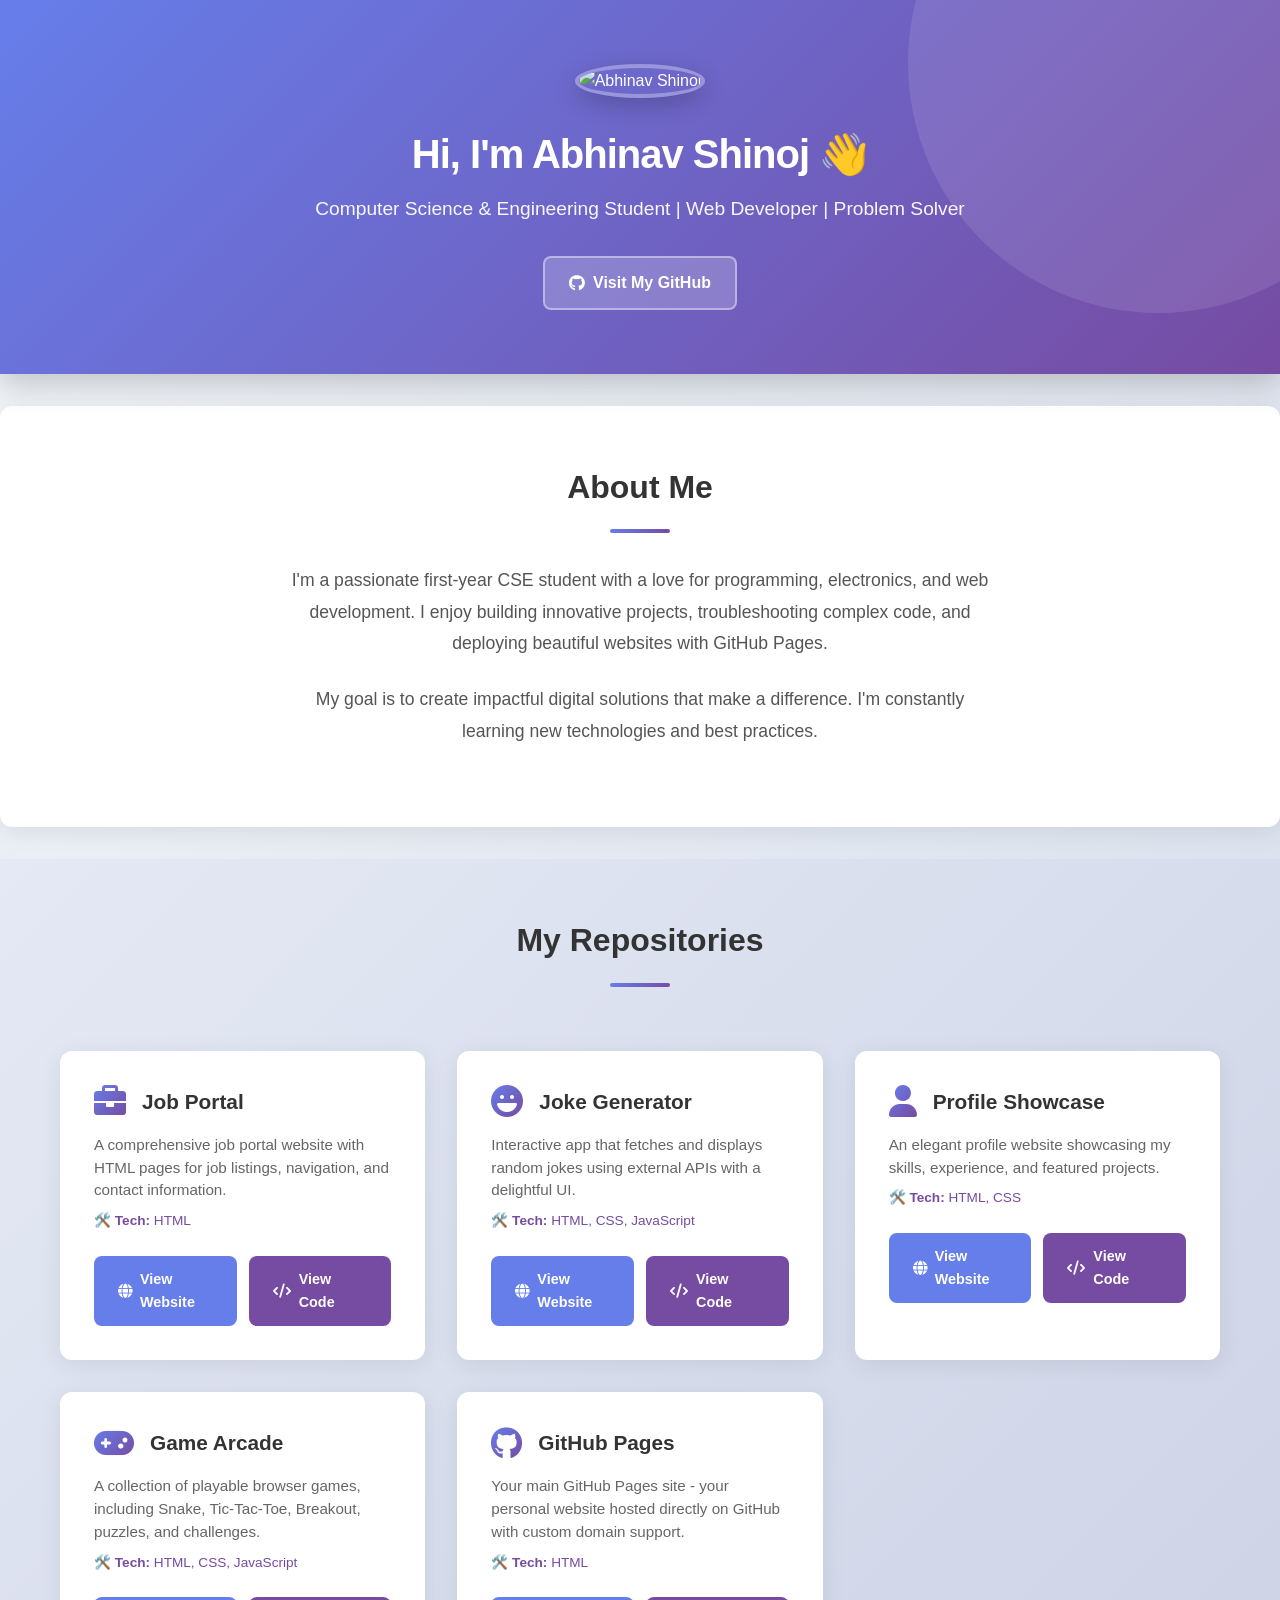
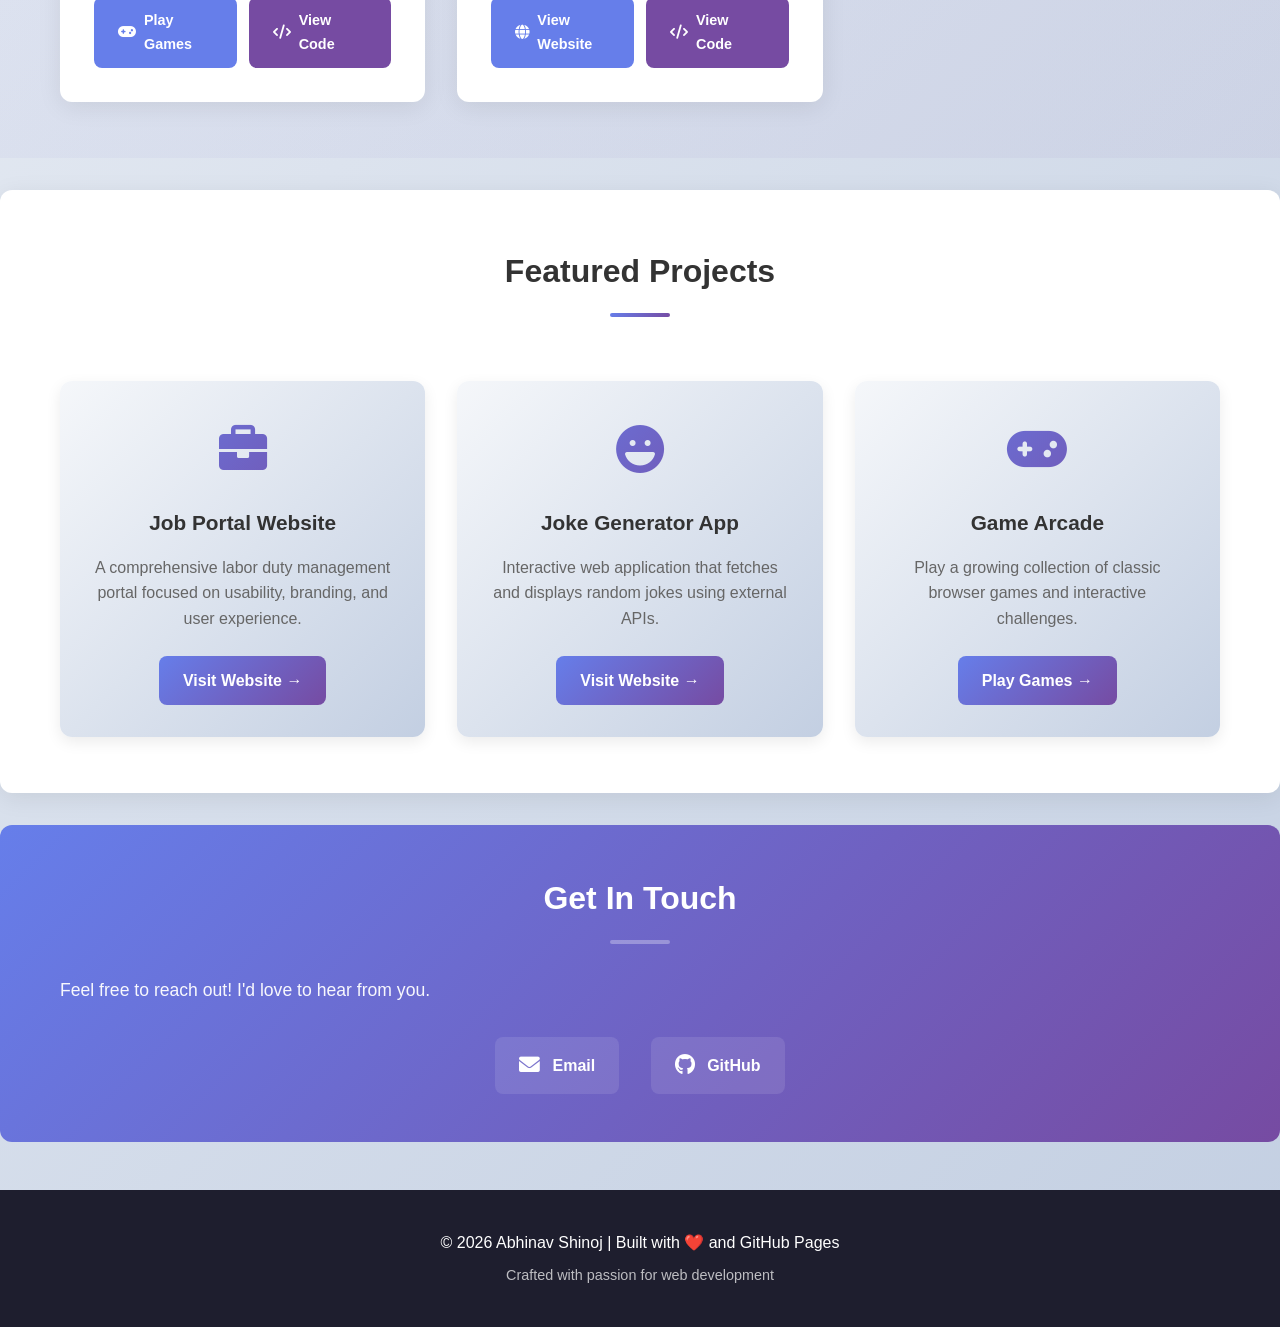
==== commit e95360cf: "Add Games repository to portfolio" ====
--- a/index.html
+++ b/index.html
@@ -56,12 +56,8 @@
           <p class="repo-description">A comprehensive job portal website with HTML pages for job listings, navigation, and contact information.</p>
           <p class="repo-tech"><strong>🛠️ Tech:</strong> HTML</p>
           <div class="repo-buttons">
-            <a href="https://abhinavshinoj2007.github.io/Job/" target="_blank" class="btn btn-visit">
-              <i class="fas fa-globe"></i> View Website
-            </a>
-            <a href="https://github.com/AbhinavShinoj2007/Job" target="_blank" class="btn btn-code">
-              <i class="fas fa-code"></i> View Code
-            </a>
+            <a href="https://abhinavshinoj2007.github.io/Job/" target="_blank" class="btn btn-visit"><i class="fas fa-globe"></i> View Website</a>
+            <a href="https://github.com/AbhinavShinoj2007/Job" target="_blank" class="btn btn-code"><i class="fas fa-code"></i> View Code</a>
           </div>
         </div>
 
@@ -74,12 +70,8 @@
           <p class="repo-description">Interactive app that fetches and displays random jokes using external APIs with a delightful UI.</p>
           <p class="repo-tech"><strong>🛠️ Tech:</strong> HTML, CSS, JavaScript</p>
           <div class="repo-buttons">
-            <a href="https://abhinavshinoj2007.github.io/joke-generator/" target="_blank" class="btn btn-visit">
-              <i class="fas fa-globe"></i> View Website
-            </a>
-            <a href="https://github.com/AbhinavShinoj2007/joke-generator" target="_blank" class="btn btn-code">
-              <i class="fas fa-code"></i> View Code
-            </a>
+            <a href="https://abhinavshinoj2007.github.io/joke-generator/" target="_blank" class="btn btn-visit"><i class="fas fa-globe"></i> View Website</a>
+            <a href="https://github.com/AbhinavShinoj2007/joke-generator" target="_blank" class="btn btn-code"><i class="fas fa-code"></i> View Code</a>
           </div>
         </div>
 
@@ -92,12 +84,22 @@
           <p class="repo-description">An elegant profile website showcasing my skills, experience, and featured projects.</p>
           <p class="repo-tech"><strong>🛠️ Tech:</strong> HTML, CSS</p>
           <div class="repo-buttons">
-            <a href="https://abhinavshinoj2007.github.io/profile/" target="_blank" class="btn btn-visit">
-              <i class="fas fa-globe"></i> View Website
-            </a>
-            <a href="https://github.com/AbhinavShinoj2007/profile" target="_blank" class="btn btn-code">
-              <i class="fas fa-code"></i> View Code
-            </a>
+            <a href="https://abhinavshinoj2007.github.io/profile/" target="_blank" class="btn btn-visit"><i class="fas fa-globe"></i> View Website</a>
+            <a href="https://github.com/AbhinavShinoj2007/profile" target="_blank" class="btn btn-code"><i class="fas fa-code"></i> View Code</a>
+          </div>
+        </div>
+
+        <!-- Games Repository -->
+        <div class="repo-card">
+          <div class="repo-header">
+            <i class="fas fa-gamepad repo-icon"></i>
+            <h3>Game Arcade</h3>
+          </div>
+          <p class="repo-description">A collection of playable browser games, including Snake, Tic-Tac-Toe, Breakout, puzzles, and challenges.</p>
+          <p class="repo-tech"><strong>🛠️ Tech:</strong> HTML, CSS, JavaScript</p>
+          <div class="repo-buttons">
+            <a href="https://abhinavshinoj2007.github.io/Games/" target="_blank" class="btn btn-visit"><i class="fas fa-gamepad"></i> Play Games</a>
+            <a href="https://github.com/AbhinavShinoj2007/Games" target="_blank" class="btn btn-code"><i class="fas fa-code"></i> View Code</a>
           </div>
         </div>
 
@@ -110,12 +112,8 @@
           <p class="repo-description">Your main GitHub Pages site - your personal website hosted directly on GitHub with custom domain support.</p>
           <p class="repo-tech"><strong>🛠️ Tech:</strong> HTML</p>
           <div class="repo-buttons">
-            <a href="https://abhinavshinoj2007.github.io/" target="_blank" class="btn btn-visit">
-              <i class="fas fa-globe"></i> View Website
-            </a>
-            <a href="https://github.com/AbhinavShinoj2007/AbhinavShinoj2007.github.io" target="_blank" class="btn btn-code">
-              <i class="fas fa-code"></i> View Code
-            </a>
+            <a href="https://abhinavshinoj2007.github.io/" target="_blank" class="btn btn-visit"><i class="fas fa-globe"></i> View Website</a>
+            <a href="https://github.com/AbhinavShinoj2007/AbhinavShinoj2007.github.io" target="_blank" class="btn btn-code"><i class="fas fa-code"></i> View Code</a>
           </div>
         </div>
       </div>
@@ -128,24 +126,22 @@
       <h2>Featured Projects</h2>
       <div class="projects-grid">
         <div class="project-card">
-          <div class="project-icon">
-            <i class="fas fa-briefcase"></i>
-          </div>
+          <div class="project-icon"><i class="fas fa-briefcase"></i></div>
           <h3>Job Portal Website</h3>
           <p>A comprehensive labor duty management portal focused on usability, branding, and user experience.</p>
-          <a href="https://abhinavshinoj2007.github.io/Job/" target="_blank" class="btn btn-learn">
-            Visit Website →
-          </a>
+          <a href="https://abhinavshinoj2007.github.io/Job/" target="_blank" class="btn btn-learn">Visit Website →</a>
         </div>
         <div class="project-card">
-          <div class="project-icon">
-            <i class="fas fa-laugh"></i>
-          </div>
+          <div class="project-icon"><i class="fas fa-laugh"></i></div>
           <h3>Joke Generator App</h3>
           <p>Interactive web application that fetches and displays random jokes using external APIs.</p>
-          <a href="https://abhinavshinoj2007.github.io/joke-generator/" target="_blank" class="btn btn-learn">
-            Visit Website →
-          </a>
+          <a href="https://abhinavshinoj2007.github.io/joke-generator/" target="_blank" class="btn btn-learn">Visit Website →</a>
+        </div>
+        <div class="project-card">
+          <div class="project-icon"><i class="fas fa-gamepad"></i></div>
+          <h3>Game Arcade</h3>
+          <p>Play a growing collection of classic browser games and interactive challenges.</p>
+          <a href="https://abhinavshinoj2007.github.io/Games/" target="_blank" class="btn btn-learn">Play Games →</a>
         </div>
       </div>
     </div>
@@ -157,14 +153,8 @@
       <h2>Get In Touch</h2>
       <p class="contact-intro">Feel free to reach out! I'd love to hear from you.</p>
       <div class="contact-links">
-        <a href="mailto:your.email@example.com" class="contact-link">
-          <i class="fas fa-envelope"></i>
-          <span>Email</span>
-        </a>
-        <a href="https://github.com/AbhinavShinoj2007" target="_blank" class="contact-link">
-          <i class="fab fa-github"></i>
-          <span>GitHub</span>
-        </a>
+        <a href="mailto:your.email@example.com" class="contact-link"><i class="fas fa-envelope"></i><span>Email</span></a>
+        <a href="https://github.com/AbhinavShinoj2007" target="_blank" class="contact-link"><i class="fab fa-github"></i><span>GitHub</span></a>
       </div>
     </div>
   </section>
@@ -175,4 +165,4 @@
     <p class="footer-sub">Crafted with passion for web development</p>
   </footer>
 </body>
-</html>+</html>
